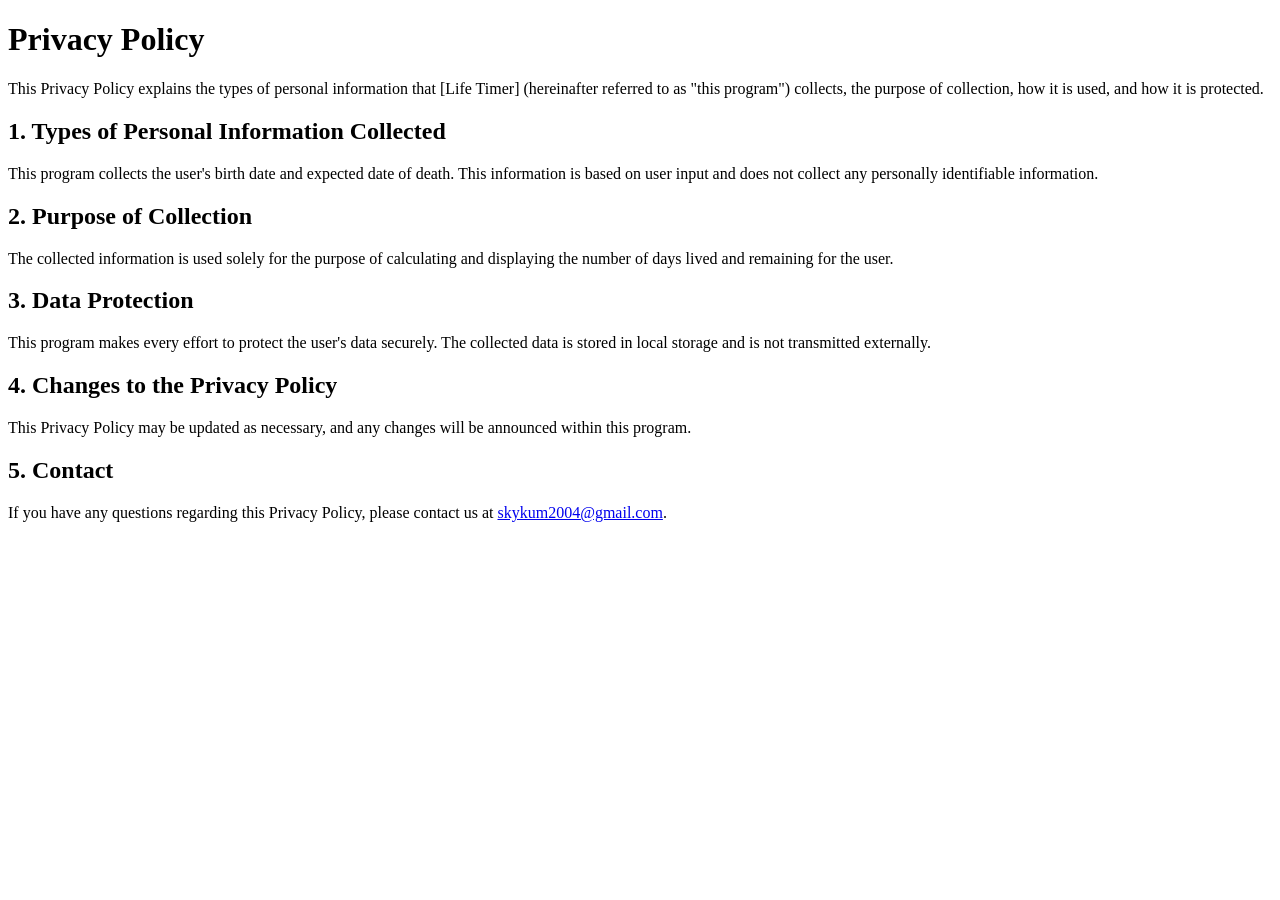
==== index.html @ 3a908bca "Update and rename privacy_policy.html to index.html" ====
<!DOCTYPE html>
<html lang="en">
<head>
    <meta charset="UTF-8">
    <meta name="viewport" content="width=device-width, initial-scale=1.0">
    <title>Privacy Policy</title>
    <link rel="stylesheet" href="style.css">
</head>
<body>
    <h1>Privacy Policy</h1>

    <p>This Privacy Policy explains the types of personal information that [Life Timer] (hereinafter referred to as "this program") collects, the purpose of collection, how it is used, and how it is protected.</p>

    <h2>1. Types of Personal Information Collected</h2>
    <p>This program collects the user's birth date and expected date of death. This information is based on user input and does not collect any personally identifiable information.</p>

    <h2>2. Purpose of Collection</h2>
    <p>The collected information is used solely for the purpose of calculating and displaying the number of days lived and remaining for the user.</p>

    <h2>3. Data Protection</h2>
    <p>This program makes every effort to protect the user's data securely. The collected data is stored in local storage and is not transmitted externally.</p>

    <h2>4. Changes to the Privacy Policy</h2>
    <p>This Privacy Policy may be updated as necessary, and any changes will be announced within this program.</p>

    <h2>5. Contact</h2>
    <p>If you have any questions regarding this Privacy Policy, please contact us at <a href="mailto:skykum2004@gmail.com">skykum2004@gmail.com</a>.</p>
</body>
</html>
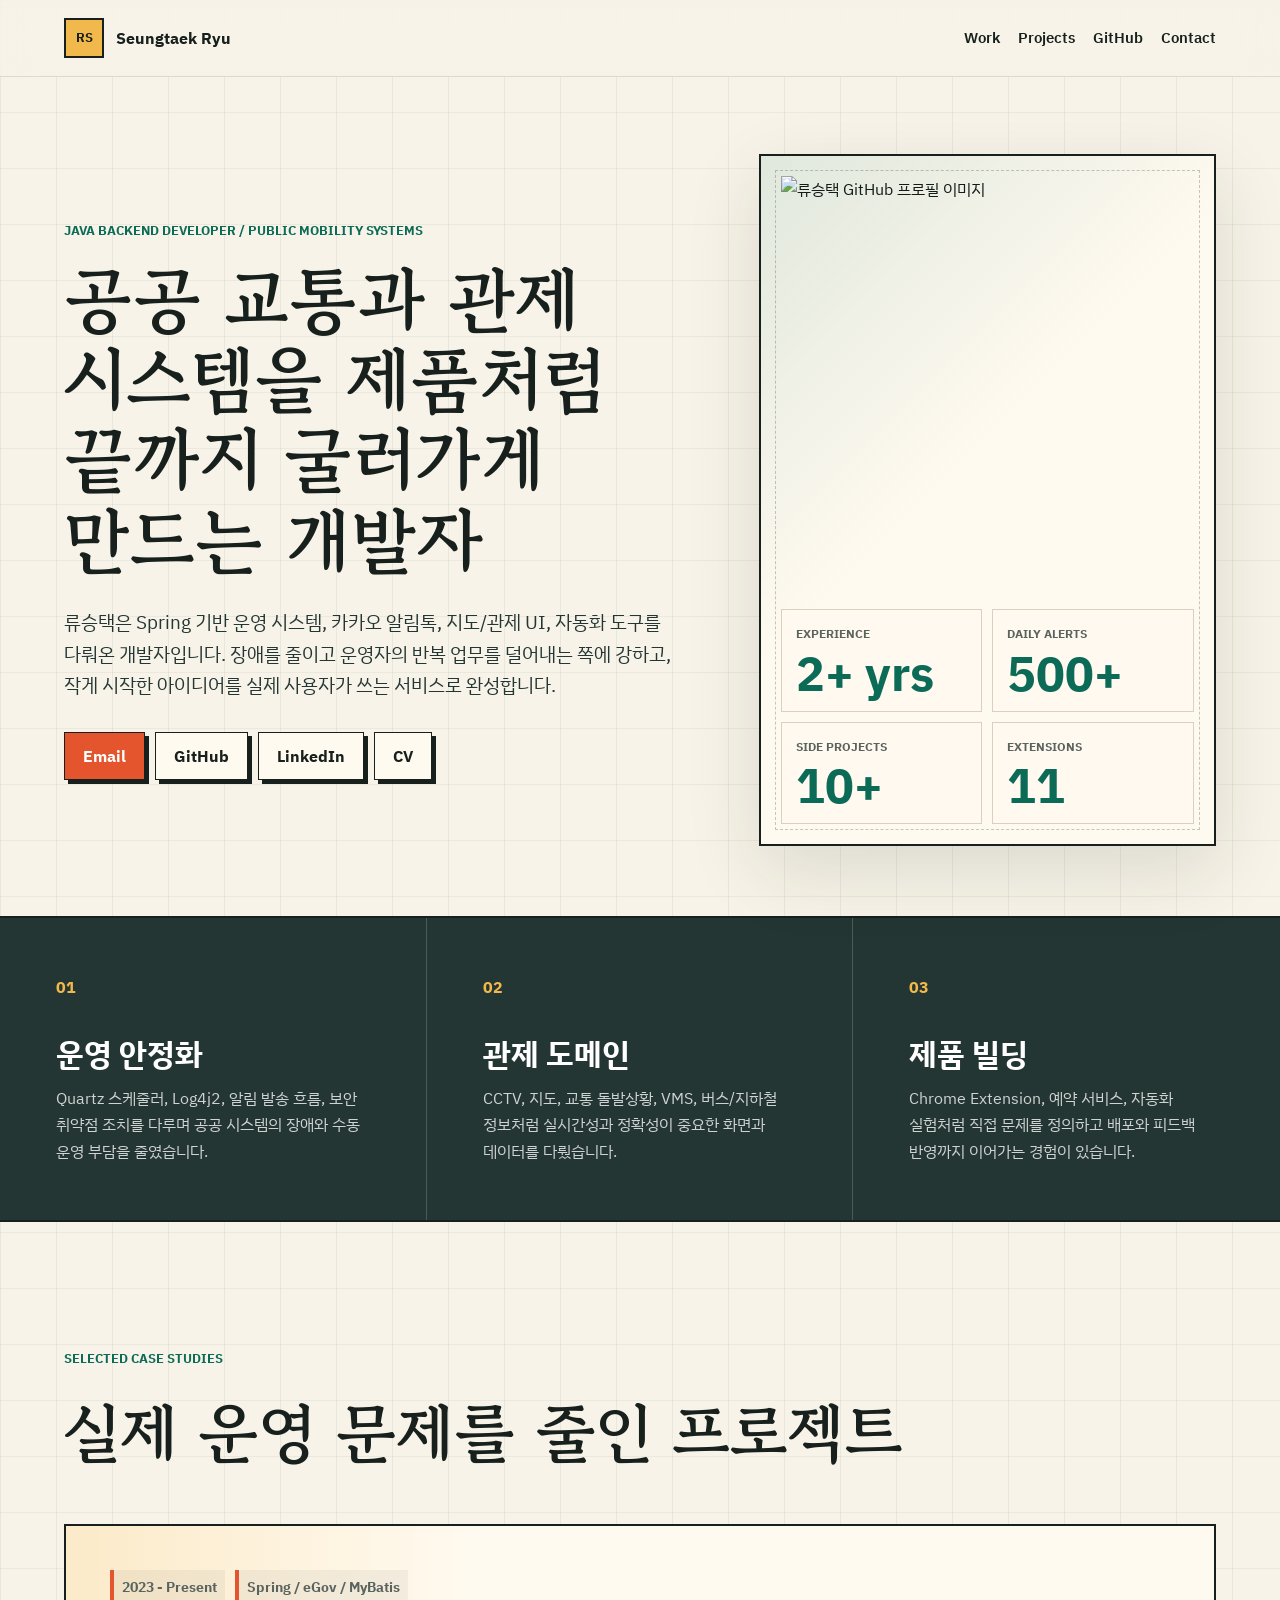
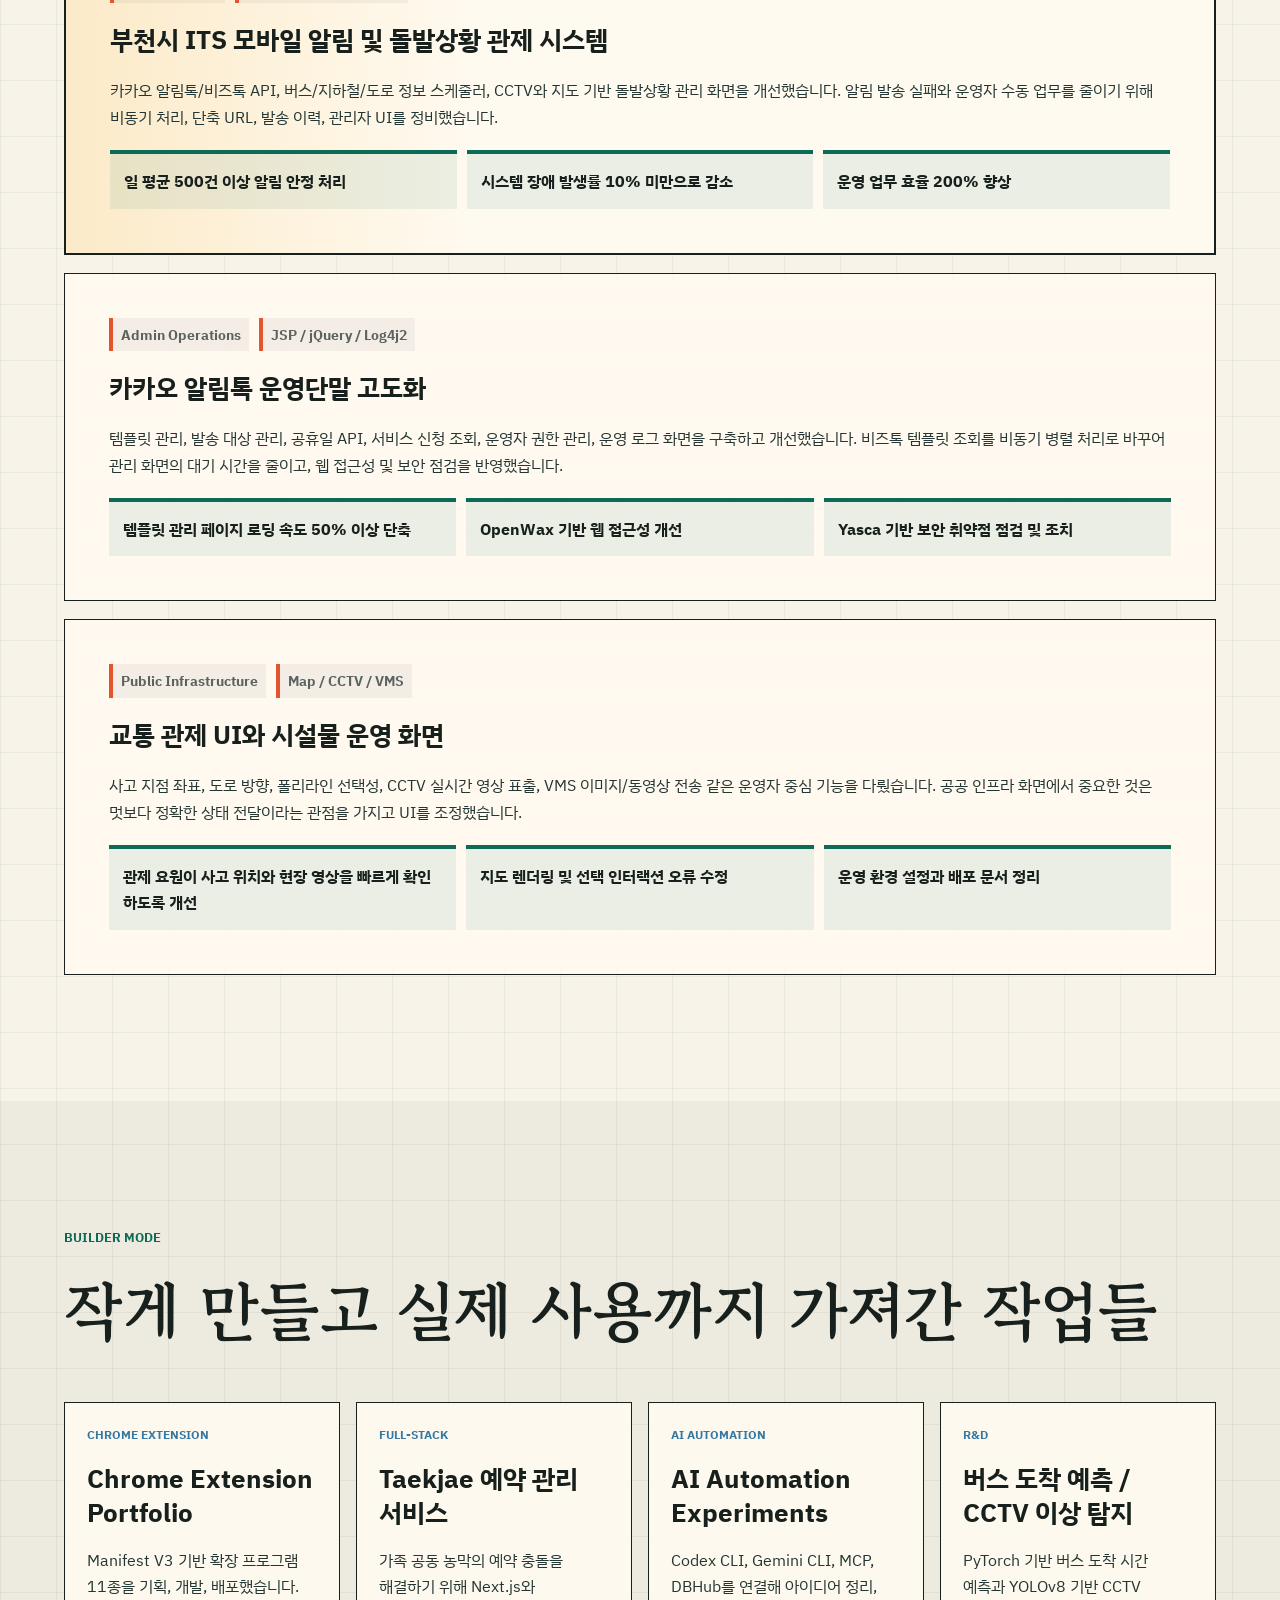
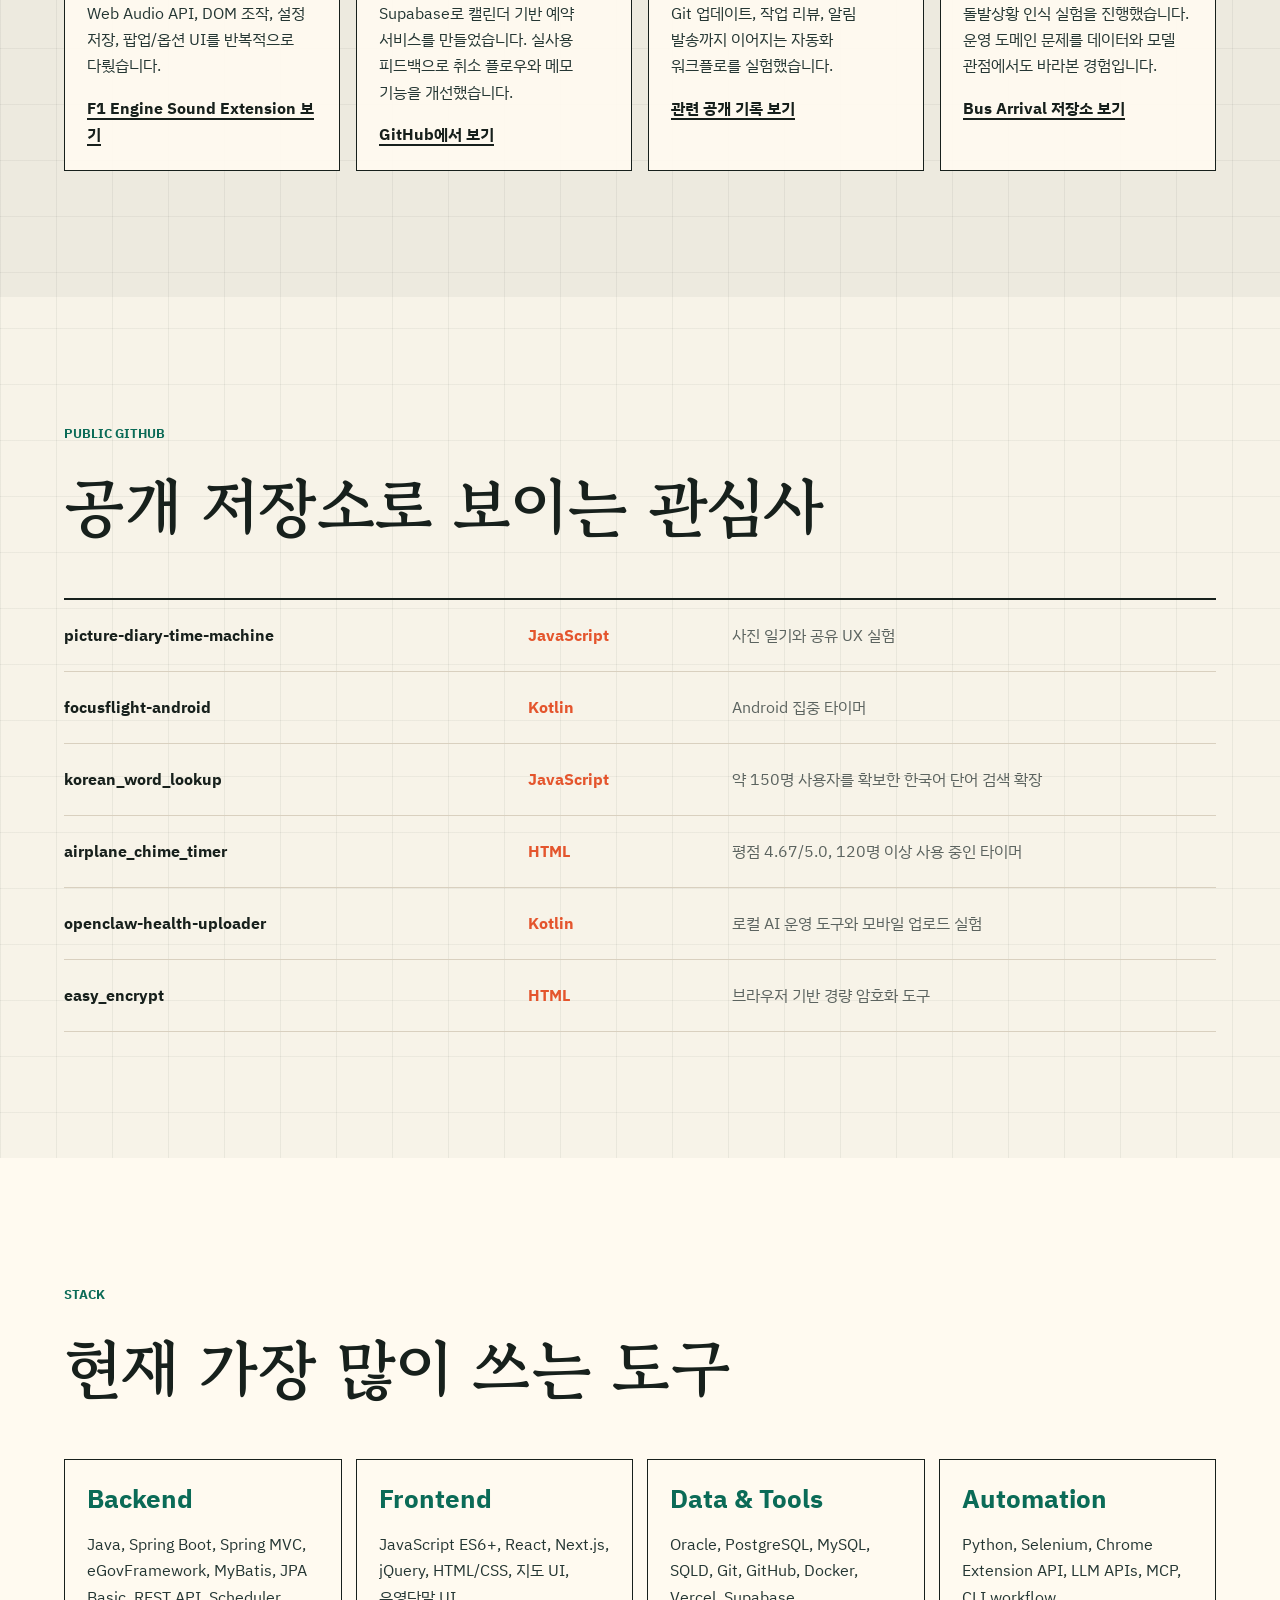
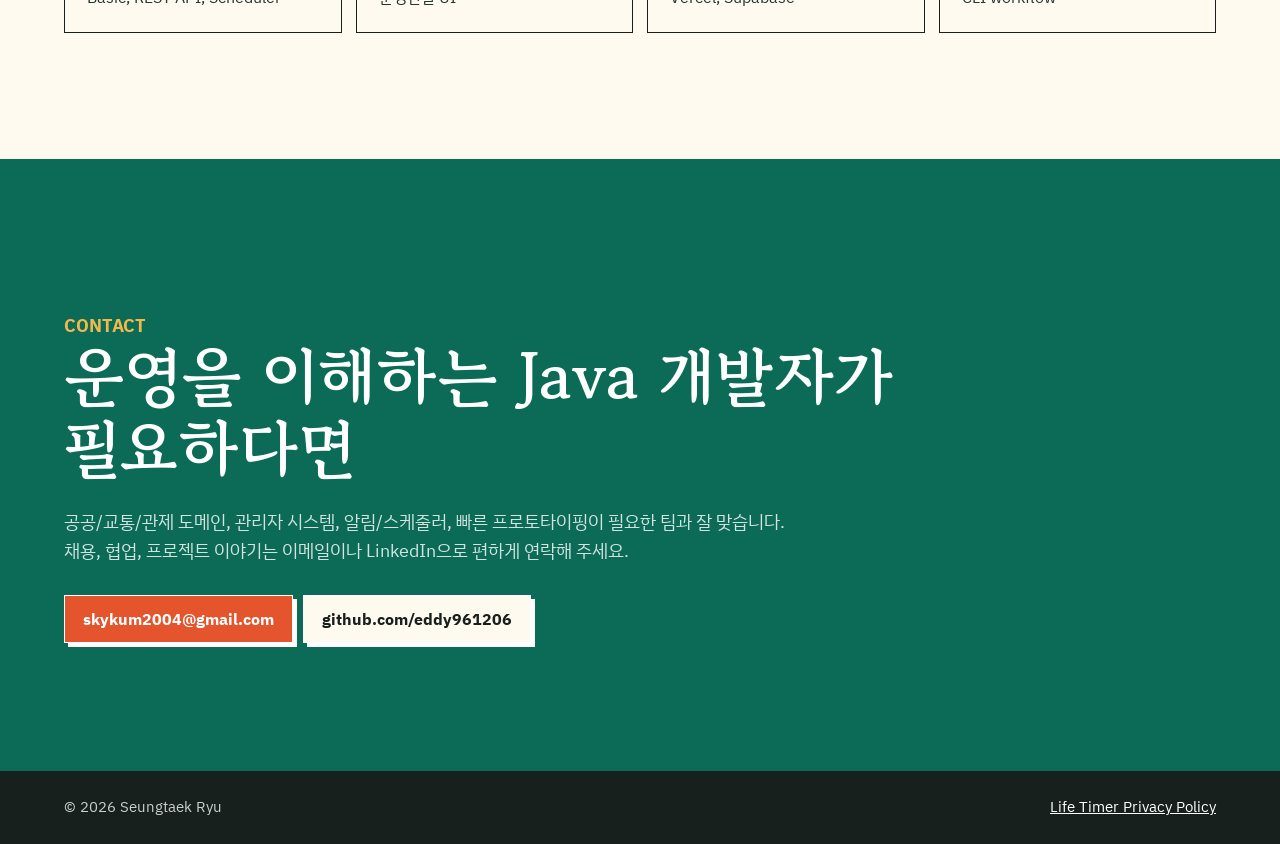
==== commit aeabae65: "이직용 포트폴리오 페이지 구축 resume 레포와 공개 GitHub 저장소를 바탕으로 소개용 포트폴리오 메인 페이지를 구성했다.  기존 Life Timer 개인정보처리방침은 별도 " ====
--- a/index.html
+++ b/index.html
@@ -1,29 +1,272 @@
-<!DOCTYPE html>
-<html lang="en">
-<head>
-    <meta charset="UTF-8">
-    <meta name="viewport" content="width=device-width, initial-scale=1.0">
-    <title>Privacy Policy</title>
-    <link rel="stylesheet" href="style.css">
-</head>
-<body>
-    <h1>Privacy Policy</h1>
-
-    <p>This Privacy Policy explains the types of personal information that [Life Timer] (hereinafter referred to as "this program") collects, the purpose of collection, how it is used, and how it is protected.</p>
-
-    <h2>1. Types of Personal Information Collected</h2>
-    <p>This program collects the user's birth date and expected date of death. This information is based on user input and does not collect any personally identifiable information.</p>
-
-    <h2>2. Purpose of Collection</h2>
-    <p>The collected information is used solely for the purpose of calculating and displaying the number of days lived and remaining for the user.</p>
-
-    <h2>3. Data Protection</h2>
-    <p>This program makes every effort to protect the user's data securely. The collected data is stored in local storage and is not transmitted externally.</p>
-
-    <h2>4. Changes to the Privacy Policy</h2>
-    <p>This Privacy Policy may be updated as necessary, and any changes will be announced within this program.</p>
-
-    <h2>5. Contact</h2>
-    <p>If you have any questions regarding this Privacy Policy, please contact us at <a href="mailto:skykum2004@gmail.com">skykum2004@gmail.com</a>.</p>
-</body>
-</html>
+<!DOCTYPE html>
+<html lang="ko">
+<head>
+  <meta charset="UTF-8">
+  <meta name="viewport" content="width=device-width, initial-scale=1.0">
+  <meta name="description" content="류승택 Seungtaek Ryu - 공공 교통, 관제, 알림 시스템을 안정적으로 운영하고 제품으로 완성하는 Java Backend Developer 포트폴리오">
+  <meta name="theme-color" content="#f7f3e8">
+  <meta property="og:title" content="류승택 | Java Backend Developer">
+  <meta property="og:description" content="공공 교통/관제 시스템 운영 경험과 10개 이상의 사이드 프로젝트를 가진 Product Builder형 개발자">
+  <meta property="og:image" content="https://github.com/eddy961206.png?size=640">
+  <meta property="og:type" content="website">
+  <title>류승택 | Java Backend Developer</title>
+  <link rel="preconnect" href="https://fonts.googleapis.com">
+  <link rel="preconnect" href="https://fonts.gstatic.com" crossorigin>
+  <link href="https://fonts.googleapis.com/css2?family=Gowun+Batang:wght@700&family=IBM+Plex+Sans+KR:wght@400;500;600;700&display=swap" rel="stylesheet">
+  <link rel="stylesheet" href="styles.css">
+</head>
+<body>
+  <header class="site-header" aria-label="주요 메뉴">
+    <a class="brand" href="#top" aria-label="첫 화면으로 이동">
+      <span class="brand-mark" aria-hidden="true">RS</span>
+      <span>Seungtaek Ryu</span>
+    </a>
+    <nav class="nav-links" aria-label="페이지 섹션">
+      <a href="#work">Work</a>
+      <a href="#projects">Projects</a>
+      <a href="#github">GitHub</a>
+      <a href="#contact">Contact</a>
+    </nav>
+  </header>
+
+  <main id="top">
+    <section class="hero" aria-labelledby="hero-title">
+      <div class="hero-copy">
+        <p class="eyebrow">Java Backend Developer / Public Mobility Systems</p>
+        <h1 id="hero-title">공공 교통과 관제 시스템을 제품처럼 끝까지 굴러가게 만드는 개발자</h1>
+        <p class="hero-lead">
+          류승택은 Spring 기반 운영 시스템, 카카오 알림톡, 지도/관제 UI, 자동화 도구를 다뤄온 개발자입니다.
+          장애를 줄이고 운영자의 반복 업무를 덜어내는 쪽에 강하고, 작게 시작한 아이디어를 실제 사용자가 쓰는 서비스로 완성합니다.
+        </p>
+        <div class="hero-actions" aria-label="외부 링크">
+          <a class="button primary" href="mailto:skykum2004@gmail.com">Email</a>
+          <a class="button" href="https://github.com/eddy961206" target="_blank" rel="noreferrer">GitHub</a>
+          <a class="button" href="https://www.linkedin.com/in/seung-taek-ryu-2aa3a0291" target="_blank" rel="noreferrer">LinkedIn</a>
+          <a class="button" href="https://mixolydian-margin-c8b.notion.site/2d15da5e70b68180b252edd53129e98d?pvs=74" target="_blank" rel="noreferrer">CV</a>
+        </div>
+      </div>
+
+      <div class="signal-panel" aria-label="핵심 지표">
+        <img class="avatar" src="https://github.com/eddy961206.png?size=320" alt="류승택 GitHub 프로필 이미지">
+        <dl class="metric-grid">
+          <div>
+            <dt>Experience</dt>
+            <dd>2+ yrs</dd>
+          </div>
+          <div>
+            <dt>Daily alerts</dt>
+            <dd>500+</dd>
+          </div>
+          <div>
+            <dt>Side projects</dt>
+            <dd>10+</dd>
+          </div>
+          <div>
+            <dt>Extensions</dt>
+            <dd>11</dd>
+          </div>
+        </dl>
+      </div>
+    </section>
+
+    <section class="focus-band" aria-label="핵심 역량">
+      <article>
+        <span class="focus-index">01</span>
+        <h2>운영 안정화</h2>
+        <p>Quartz 스케줄러, Log4j2, 알림 발송 흐름, 보안 취약점 조치를 다루며 공공 시스템의 장애와 수동 운영 부담을 줄였습니다.</p>
+      </article>
+      <article>
+        <span class="focus-index">02</span>
+        <h2>관제 도메인</h2>
+        <p>CCTV, 지도, 교통 돌발상황, VMS, 버스/지하철 정보처럼 실시간성과 정확성이 중요한 화면과 데이터를 다뤘습니다.</p>
+      </article>
+      <article>
+        <span class="focus-index">03</span>
+        <h2>제품 빌딩</h2>
+        <p>Chrome Extension, 예약 서비스, 자동화 실험처럼 직접 문제를 정의하고 배포와 피드백 반영까지 이어가는 경험이 있습니다.</p>
+      </article>
+    </section>
+
+    <section class="section" id="work" aria-labelledby="work-title">
+      <div class="section-heading">
+        <p class="eyebrow">Selected Case Studies</p>
+        <h2 id="work-title">실제 운영 문제를 줄인 프로젝트</h2>
+      </div>
+
+      <div class="case-list">
+        <article class="case-study highlight">
+          <div class="case-meta">
+            <span>2023 - Present</span>
+            <span>Spring / eGov / MyBatis</span>
+          </div>
+          <h3>부천시 ITS 모바일 알림 및 돌발상황 관제 시스템</h3>
+          <p>
+            카카오 알림톡/비즈톡 API, 버스/지하철/도로 정보 스케줄러, CCTV와 지도 기반 돌발상황 관리 화면을 개선했습니다.
+            알림 발송 실패와 운영자 수동 업무를 줄이기 위해 비동기 처리, 단축 URL, 발송 이력, 관리자 UI를 정비했습니다.
+          </p>
+          <ul class="impact-list">
+            <li>일 평균 500건 이상 알림 안정 처리</li>
+            <li>시스템 장애 발생률 10% 미만으로 감소</li>
+            <li>운영 업무 효율 200% 향상</li>
+          </ul>
+        </article>
+
+        <article class="case-study">
+          <div class="case-meta">
+            <span>Admin Operations</span>
+            <span>JSP / jQuery / Log4j2</span>
+          </div>
+          <h3>카카오 알림톡 운영단말 고도화</h3>
+          <p>
+            템플릿 관리, 발송 대상 관리, 공휴일 API, 서비스 신청 조회, 운영자 권한 관리, 운영 로그 화면을 구축하고 개선했습니다.
+            비즈톡 템플릿 조회를 비동기 병렬 처리로 바꾸어 관리 화면의 대기 시간을 줄이고, 웹 접근성 및 보안 점검을 반영했습니다.
+          </p>
+          <ul class="impact-list">
+            <li>템플릿 관리 페이지 로딩 속도 50% 이상 단축</li>
+            <li>OpenWax 기반 웹 접근성 개선</li>
+            <li>Yasca 기반 보안 취약점 점검 및 조치</li>
+          </ul>
+        </article>
+
+        <article class="case-study">
+          <div class="case-meta">
+            <span>Public Infrastructure</span>
+            <span>Map / CCTV / VMS</span>
+          </div>
+          <h3>교통 관제 UI와 시설물 운영 화면</h3>
+          <p>
+            사고 지점 좌표, 도로 방향, 폴리라인 선택성, CCTV 실시간 영상 표출, VMS 이미지/동영상 전송 같은 운영자 중심 기능을 다뤘습니다.
+            공공 인프라 화면에서 중요한 것은 멋보다 정확한 상태 전달이라는 관점을 가지고 UI를 조정했습니다.
+          </p>
+          <ul class="impact-list">
+            <li>관제 요원이 사고 위치와 현장 영상을 빠르게 확인하도록 개선</li>
+            <li>지도 렌더링 및 선택 인터랙션 오류 수정</li>
+            <li>운영 환경 설정과 배포 문서 정리</li>
+          </ul>
+        </article>
+      </div>
+    </section>
+
+    <section class="section split-section" id="projects" aria-labelledby="projects-title">
+      <div class="section-heading">
+        <p class="eyebrow">Builder Mode</p>
+        <h2 id="projects-title">작게 만들고 실제 사용까지 가져간 작업들</h2>
+      </div>
+
+      <div class="project-grid">
+        <article class="project-card">
+          <span class="project-type">Chrome Extension</span>
+          <h3>Chrome Extension Portfolio</h3>
+          <p>Manifest V3 기반 확장 프로그램 11종을 기획, 개발, 배포했습니다. Web Audio API, DOM 조작, 설정 저장, 팝업/옵션 UI를 반복적으로 다뤘습니다.</p>
+          <a href="https://github.com/eddy961206/f1_engine_sound_extension" target="_blank" rel="noreferrer">F1 Engine Sound Extension 보기</a>
+        </article>
+
+        <article class="project-card">
+          <span class="project-type">Full-Stack</span>
+          <h3>Taekjae 예약 관리 서비스</h3>
+          <p>가족 공동 농막의 예약 충돌을 해결하기 위해 Next.js와 Supabase로 캘린더 기반 예약 서비스를 만들었습니다. 실사용 피드백으로 취소 플로우와 메모 기능을 개선했습니다.</p>
+          <a href="https://github.com/eddy961206/taekjae" target="_blank" rel="noreferrer">GitHub에서 보기</a>
+        </article>
+
+        <article class="project-card">
+          <span class="project-type">AI Automation</span>
+          <h3>AI Automation Experiments</h3>
+          <p>Codex CLI, Gemini CLI, MCP, DBHub를 연결해 아이디어 정리, Git 업데이트, 작업 리뷰, 알림 발송까지 이어지는 자동화 워크플로를 실험했습니다.</p>
+          <a href="https://github.com/eddy961206/llm_learning_instruction" target="_blank" rel="noreferrer">관련 공개 기록 보기</a>
+        </article>
+
+        <article class="project-card">
+          <span class="project-type">R&amp;D</span>
+          <h3>버스 도착 예측 / CCTV 이상 탐지</h3>
+          <p>PyTorch 기반 버스 도착 시간 예측과 YOLOv8 기반 CCTV 돌발상황 인식 실험을 진행했습니다. 운영 도메인 문제를 데이터와 모델 관점에서도 바라본 경험입니다.</p>
+          <a href="https://github.com/eddy961206/busArrivalPred" target="_blank" rel="noreferrer">Bus Arrival 저장소 보기</a>
+        </article>
+      </div>
+    </section>
+
+    <section class="section" id="github" aria-labelledby="github-title">
+      <div class="section-heading">
+        <p class="eyebrow">Public GitHub</p>
+        <h2 id="github-title">공개 저장소로 보이는 관심사</h2>
+      </div>
+
+      <div class="repo-table" role="list">
+        <a role="listitem" href="https://github.com/eddy961206/picture-diary-time-machine" target="_blank" rel="noreferrer">
+          <span>picture-diary-time-machine</span>
+          <strong>JavaScript</strong>
+          <em>사진 일기와 공유 UX 실험</em>
+        </a>
+        <a role="listitem" href="https://github.com/eddy961206/focusflight-android" target="_blank" rel="noreferrer">
+          <span>focusflight-android</span>
+          <strong>Kotlin</strong>
+          <em>Android 집중 타이머</em>
+        </a>
+        <a role="listitem" href="https://github.com/eddy961206/korean_word_lookup" target="_blank" rel="noreferrer">
+          <span>korean_word_lookup</span>
+          <strong>JavaScript</strong>
+          <em>약 150명 사용자를 확보한 한국어 단어 검색 확장</em>
+        </a>
+        <a role="listitem" href="https://github.com/eddy961206/airplane_chime_timer" target="_blank" rel="noreferrer">
+          <span>airplane_chime_timer</span>
+          <strong>HTML</strong>
+          <em>평점 4.67/5.0, 120명 이상 사용 중인 타이머</em>
+        </a>
+        <a role="listitem" href="https://github.com/eddy961206/openclaw-health-uploader" target="_blank" rel="noreferrer">
+          <span>openclaw-health-uploader</span>
+          <strong>Kotlin</strong>
+          <em>로컬 AI 운영 도구와 모바일 업로드 실험</em>
+        </a>
+        <a role="listitem" href="https://github.com/eddy961206/easy_encrypt" target="_blank" rel="noreferrer">
+          <span>easy_encrypt</span>
+          <strong>HTML</strong>
+          <em>브라우저 기반 경량 암호화 도구</em>
+        </a>
+      </div>
+    </section>
+
+    <section class="section stack-section" aria-labelledby="stack-title">
+      <div class="section-heading">
+        <p class="eyebrow">Stack</p>
+        <h2 id="stack-title">현재 가장 많이 쓰는 도구</h2>
+      </div>
+
+      <div class="stack-layout">
+        <article>
+          <h3>Backend</h3>
+          <p>Java, Spring Boot, Spring MVC, eGovFramework, MyBatis, JPA Basic, REST API, Scheduler</p>
+        </article>
+        <article>
+          <h3>Frontend</h3>
+          <p>JavaScript ES6+, React, Next.js, jQuery, HTML/CSS, 지도 UI, 운영단말 UI</p>
+        </article>
+        <article>
+          <h3>Data &amp; Tools</h3>
+          <p>Oracle, PostgreSQL, MySQL, SQLD, Git, GitHub, Docker, Vercel, Supabase</p>
+        </article>
+        <article>
+          <h3>Automation</h3>
+          <p>Python, Selenium, Chrome Extension API, LLM APIs, MCP, CLI workflow</p>
+        </article>
+      </div>
+    </section>
+
+    <section class="contact-section" id="contact" aria-labelledby="contact-title">
+      <p class="eyebrow">Contact</p>
+      <h2 id="contact-title">운영을 이해하는 Java 개발자가 필요하다면</h2>
+      <p>
+        공공/교통/관제 도메인, 관리자 시스템, 알림/스케줄러, 빠른 프로토타이핑이 필요한 팀과 잘 맞습니다.
+        채용, 협업, 프로젝트 이야기는 이메일이나 LinkedIn으로 편하게 연락해 주세요.
+      </p>
+      <div class="hero-actions">
+        <a class="button primary" href="mailto:skykum2004@gmail.com">skykum2004@gmail.com</a>
+        <a class="button" href="https://github.com/eddy961206" target="_blank" rel="noreferrer">github.com/eddy961206</a>
+      </div>
+    </section>
+  </main>
+
+  <footer class="site-footer">
+    <span>© 2026 Seungtaek Ryu</span>
+    <a href="life-timer-privacy.html">Life Timer Privacy Policy</a>
+  </footer>
+</body>
+</html>
--- a/styles.css
+++ b/styles.css
@@ -0,0 +1,600 @@
+:root {
+  --paper: #f7f3e8;
+  --paper-strong: #fffaf0;
+  --ink: #17201c;
+  --muted: #5b635f;
+  --line: #d9d0bf;
+  --teal: #0b6b57;
+  --blue: #3478a4;
+  --amber: #f1b84b;
+  --red: #e4552d;
+  --steel: #243633;
+  --shadow: 0 24px 70px rgba(23, 32, 28, 0.12);
+}
+
+* {
+  box-sizing: border-box;
+}
+
+html {
+  scroll-behavior: smooth;
+}
+
+body {
+  margin: 0;
+  color: var(--ink);
+  background:
+    linear-gradient(90deg, rgba(23, 32, 28, 0.06) 1px, transparent 1px),
+    linear-gradient(180deg, rgba(23, 32, 28, 0.05) 1px, transparent 1px),
+    var(--paper);
+  background-size: 56px 56px;
+  font-family: "IBM Plex Sans KR", sans-serif;
+  line-height: 1.65;
+}
+
+a {
+  color: inherit;
+}
+
+.site-header {
+  position: sticky;
+  top: 0;
+  z-index: 20;
+  display: flex;
+  align-items: center;
+  justify-content: space-between;
+  gap: 24px;
+  padding: 18px clamp(20px, 5vw, 72px);
+  border-bottom: 1px solid rgba(23, 32, 28, 0.12);
+  background: rgba(247, 243, 232, 0.86);
+  backdrop-filter: blur(16px);
+}
+
+.brand {
+  display: inline-flex;
+  align-items: center;
+  gap: 12px;
+  text-decoration: none;
+  font-weight: 700;
+}
+
+.brand-mark {
+  display: grid;
+  width: 40px;
+  height: 40px;
+  place-items: center;
+  border: 2px solid var(--ink);
+  background: var(--amber);
+  font-size: 0.82rem;
+  letter-spacing: 0;
+}
+
+.nav-links {
+  display: flex;
+  flex-wrap: wrap;
+  justify-content: flex-end;
+  gap: 18px;
+  font-size: 0.95rem;
+  font-weight: 600;
+}
+
+.nav-links a {
+  text-decoration: none;
+}
+
+.nav-links a:hover,
+.repo-table a:hover span,
+.project-card a:hover {
+  color: var(--teal);
+}
+
+.hero {
+  display: grid;
+  grid-template-columns: minmax(0, 1.15fr) minmax(300px, 0.85fr);
+  gap: clamp(32px, 6vw, 76px);
+  align-items: center;
+  min-height: calc(100vh - 78px);
+  padding: clamp(44px, 6vw, 84px) clamp(20px, 5vw, 72px) clamp(40px, 6vw, 70px);
+}
+
+.hero-copy {
+  max-width: 880px;
+}
+
+.eyebrow {
+  margin: 0 0 16px;
+  color: var(--teal);
+  font-size: 0.82rem;
+  font-weight: 700;
+  letter-spacing: 0;
+  text-transform: uppercase;
+}
+
+h1,
+h2,
+h3,
+p {
+  overflow-wrap: anywhere;
+  word-break: keep-all;
+}
+
+h1,
+h2 {
+  margin: 0;
+  font-family: "Gowun Batang", serif;
+  line-height: 1.12;
+  letter-spacing: 0;
+}
+
+h1 {
+  max-width: 980px;
+  font-size: clamp(2.8rem, 5.6vw, 5.25rem);
+}
+
+h2 {
+  font-size: clamp(2.2rem, 5vw, 4.8rem);
+}
+
+h3 {
+  margin: 0;
+  font-size: clamp(1.25rem, 2vw, 1.65rem);
+  line-height: 1.35;
+}
+
+.hero-lead {
+  max-width: 760px;
+  margin: 28px 0 0;
+  color: var(--steel);
+  font-size: clamp(1.02rem, 1.5vw, 1.24rem);
+}
+
+.hero-actions {
+  display: flex;
+  flex-wrap: wrap;
+  gap: 10px;
+  margin-top: 30px;
+}
+
+.button {
+  display: inline-flex;
+  align-items: center;
+  justify-content: center;
+  min-height: 48px;
+  padding: 0 18px;
+  border: 1px solid var(--ink);
+  background: var(--paper-strong);
+  box-shadow: 4px 4px 0 var(--ink);
+  text-decoration: none;
+  font-weight: 700;
+  transition: transform 160ms ease, box-shadow 160ms ease, background 160ms ease;
+}
+
+.button:hover {
+  transform: translate(2px, 2px);
+  box-shadow: 2px 2px 0 var(--ink);
+}
+
+.button.primary {
+  background: var(--red);
+  color: white;
+}
+
+.signal-panel {
+  position: relative;
+  display: grid;
+  gap: 20px;
+  padding: 20px;
+  border: 2px solid var(--ink);
+  background:
+    linear-gradient(135deg, rgba(11, 107, 87, 0.13), transparent 45%),
+    var(--paper-strong);
+  box-shadow: var(--shadow);
+}
+
+.signal-panel::before {
+  content: "";
+  position: absolute;
+  inset: 14px;
+  pointer-events: none;
+  border: 1px dashed rgba(23, 32, 28, 0.24);
+}
+
+.avatar {
+  position: relative;
+  z-index: 1;
+  width: 100%;
+  aspect-ratio: 1 / 1;
+  object-fit: cover;
+  filter: grayscale(18%) contrast(1.04);
+}
+
+.metric-grid {
+  position: relative;
+  z-index: 1;
+  display: grid;
+  grid-template-columns: repeat(2, minmax(0, 1fr));
+  gap: 10px;
+  margin: 0;
+}
+
+.metric-grid div {
+  min-width: 0;
+  padding: 14px;
+  border: 1px solid var(--line);
+  background: rgba(255, 250, 240, 0.86);
+}
+
+.metric-grid dt {
+  color: var(--muted);
+  font-size: 0.78rem;
+  font-weight: 700;
+  text-transform: uppercase;
+}
+
+.metric-grid dd {
+  margin: 4px 0 0;
+  color: var(--teal);
+  font-size: clamp(1.8rem, 4vw, 3rem);
+  font-weight: 800;
+  line-height: 1;
+}
+
+.focus-band {
+  display: grid;
+  grid-template-columns: repeat(3, minmax(0, 1fr));
+  border-top: 2px solid var(--ink);
+  border-bottom: 2px solid var(--ink);
+  background: var(--steel);
+  color: white;
+}
+
+.focus-band article {
+  min-width: 0;
+  padding: clamp(28px, 5vw, 56px);
+  border-right: 1px solid rgba(255, 255, 255, 0.18);
+}
+
+.focus-band article:last-child {
+  border-right: 0;
+}
+
+.focus-index {
+  display: block;
+  margin-bottom: 36px;
+  color: var(--amber);
+  font-weight: 800;
+}
+
+.focus-band h2 {
+  margin-bottom: 14px;
+  font-family: "IBM Plex Sans KR", sans-serif;
+  font-size: clamp(1.4rem, 2.4vw, 2rem);
+}
+
+.focus-band p {
+  margin: 0;
+  color: rgba(255, 255, 255, 0.78);
+}
+
+.section {
+  padding: clamp(70px, 10vw, 126px) clamp(20px, 5vw, 72px);
+}
+
+.section-heading {
+  display: grid;
+  gap: 10px;
+  margin-bottom: clamp(28px, 5vw, 56px);
+}
+
+.case-list {
+  display: grid;
+  gap: 18px;
+}
+
+.case-study,
+.project-card,
+.stack-layout article {
+  border: 1px solid var(--ink);
+  background: rgba(255, 250, 240, 0.92);
+}
+
+.case-study {
+  display: grid;
+  gap: 20px;
+  padding: clamp(24px, 4vw, 44px);
+}
+
+.case-study.highlight {
+  border-width: 2px;
+  background:
+    linear-gradient(90deg, rgba(241, 184, 75, 0.24), transparent 36%),
+    var(--paper-strong);
+}
+
+.case-meta {
+  display: flex;
+  flex-wrap: wrap;
+  gap: 10px;
+  color: var(--muted);
+  font-size: 0.88rem;
+  font-weight: 700;
+}
+
+.case-meta span {
+  padding: 5px 8px;
+  border-left: 4px solid var(--red);
+  background: rgba(23, 32, 28, 0.05);
+}
+
+.case-study p,
+.project-card p,
+.stack-layout p,
+.contact-section p {
+  margin: 0;
+  color: var(--steel);
+}
+
+.impact-list {
+  display: grid;
+  grid-template-columns: repeat(3, minmax(0, 1fr));
+  gap: 10px;
+  margin: 0;
+  padding: 0;
+  list-style: none;
+}
+
+.impact-list li {
+  min-width: 0;
+  padding: 14px;
+  border-top: 4px solid var(--teal);
+  background: rgba(11, 107, 87, 0.08);
+  font-weight: 700;
+}
+
+.split-section {
+  background: rgba(23, 32, 28, 0.045);
+}
+
+.project-grid {
+  display: grid;
+  grid-template-columns: repeat(4, minmax(0, 1fr));
+  gap: 16px;
+}
+
+.project-card {
+  display: grid;
+  align-content: start;
+  gap: 16px;
+  min-height: 330px;
+  padding: 22px;
+}
+
+.project-type {
+  color: var(--blue);
+  font-size: 0.78rem;
+  font-weight: 800;
+  text-transform: uppercase;
+}
+
+.project-card a {
+  align-self: end;
+  color: var(--ink);
+  font-weight: 800;
+  text-decoration-thickness: 2px;
+  text-underline-offset: 4px;
+}
+
+.repo-table {
+  display: grid;
+  border-top: 2px solid var(--ink);
+}
+
+.repo-table a {
+  display: grid;
+  grid-template-columns: minmax(180px, 1.2fr) minmax(100px, 0.5fr) minmax(220px, 1.3fr);
+  gap: 18px;
+  align-items: center;
+  min-height: 72px;
+  padding: 18px 0;
+  border-bottom: 1px solid var(--line);
+  text-decoration: none;
+}
+
+.repo-table span {
+  font-weight: 800;
+}
+
+.repo-table strong {
+  color: var(--red);
+}
+
+.repo-table em {
+  color: var(--muted);
+  font-style: normal;
+}
+
+.stack-section {
+  background: var(--paper-strong);
+}
+
+.stack-layout {
+  display: grid;
+  grid-template-columns: repeat(4, minmax(0, 1fr));
+  gap: 14px;
+}
+
+.stack-layout article {
+  padding: 22px;
+}
+
+.stack-layout h3 {
+  margin-bottom: 14px;
+  color: var(--teal);
+}
+
+.contact-section {
+  padding: clamp(76px, 10vw, 136px) clamp(20px, 5vw, 72px);
+  background: var(--teal);
+  color: white;
+}
+
+.contact-section h2 {
+  max-width: 980px;
+}
+
+.contact-section p {
+  max-width: 760px;
+  margin-top: 24px;
+  color: rgba(255, 255, 255, 0.82);
+  font-size: 1.1rem;
+}
+
+.contact-section .eyebrow {
+  color: var(--amber);
+}
+
+.contact-section .button {
+  border-color: white;
+  color: var(--ink);
+  box-shadow: 4px 4px 0 white;
+}
+
+.contact-section .button.primary {
+  color: white;
+}
+
+.contact-section .button:hover {
+  box-shadow: 2px 2px 0 white;
+}
+
+.site-footer {
+  display: flex;
+  flex-wrap: wrap;
+  align-items: center;
+  justify-content: space-between;
+  gap: 12px;
+  padding: 24px clamp(20px, 5vw, 72px);
+  background: var(--ink);
+  color: rgba(255, 255, 255, 0.78);
+  font-size: 0.94rem;
+}
+
+.site-footer a {
+  color: white;
+}
+
+.policy-page {
+  max-width: 860px;
+  margin: 0 auto;
+  padding: clamp(48px, 8vw, 92px) 20px;
+  background: var(--paper);
+}
+
+.policy-page h1 {
+  font-size: clamp(2.4rem, 6vw, 4.6rem);
+}
+
+.policy-page h2 {
+  margin-top: 38px;
+  font-family: "IBM Plex Sans KR", sans-serif;
+  font-size: 1.4rem;
+}
+
+.policy-page p {
+  color: var(--steel);
+}
+
+@media (max-width: 1080px) {
+  .hero,
+  .project-grid,
+  .stack-layout {
+    grid-template-columns: repeat(2, minmax(0, 1fr));
+  }
+
+  .hero-copy {
+    grid-column: 1 / -1;
+  }
+}
+
+@media (max-width: 760px) {
+  .site-header {
+    align-items: flex-start;
+    flex-direction: column;
+  }
+
+  .nav-links {
+    justify-content: flex-start;
+    gap: 12px;
+  }
+
+  .hero,
+  .focus-band,
+  .project-grid,
+  .stack-layout,
+  .impact-list {
+    grid-template-columns: 1fr;
+  }
+
+  .hero {
+    min-height: auto;
+  }
+
+  h1 {
+    font-size: clamp(2.2rem, 11vw, 3.5rem);
+  }
+
+  h2 {
+    font-size: clamp(2rem, 9vw, 3rem);
+  }
+
+  .focus-band article {
+    border-right: 0;
+    border-bottom: 1px solid rgba(255, 255, 255, 0.18);
+  }
+
+  .focus-band article:last-child {
+    border-bottom: 0;
+  }
+
+  .repo-table a {
+    grid-template-columns: 1fr;
+    gap: 4px;
+  }
+
+  .button {
+    width: 100%;
+  }
+}
+
+@media (prefers-reduced-motion: no-preference) {
+  .hero-copy,
+  .signal-panel,
+  .case-study,
+  .project-card,
+  .repo-table a {
+    animation: rise-in 680ms ease both;
+  }
+
+  .signal-panel {
+    animation-delay: 120ms;
+  }
+
+  .case-study:nth-child(2),
+  .project-card:nth-child(2) {
+    animation-delay: 80ms;
+  }
+
+  .case-study:nth-child(3),
+  .project-card:nth-child(3) {
+    animation-delay: 150ms;
+  }
+
+  @keyframes rise-in {
+    from {
+      transform: translateY(18px);
+    }
+    to {
+      transform: translateY(0);
+    }
+  }
+}
